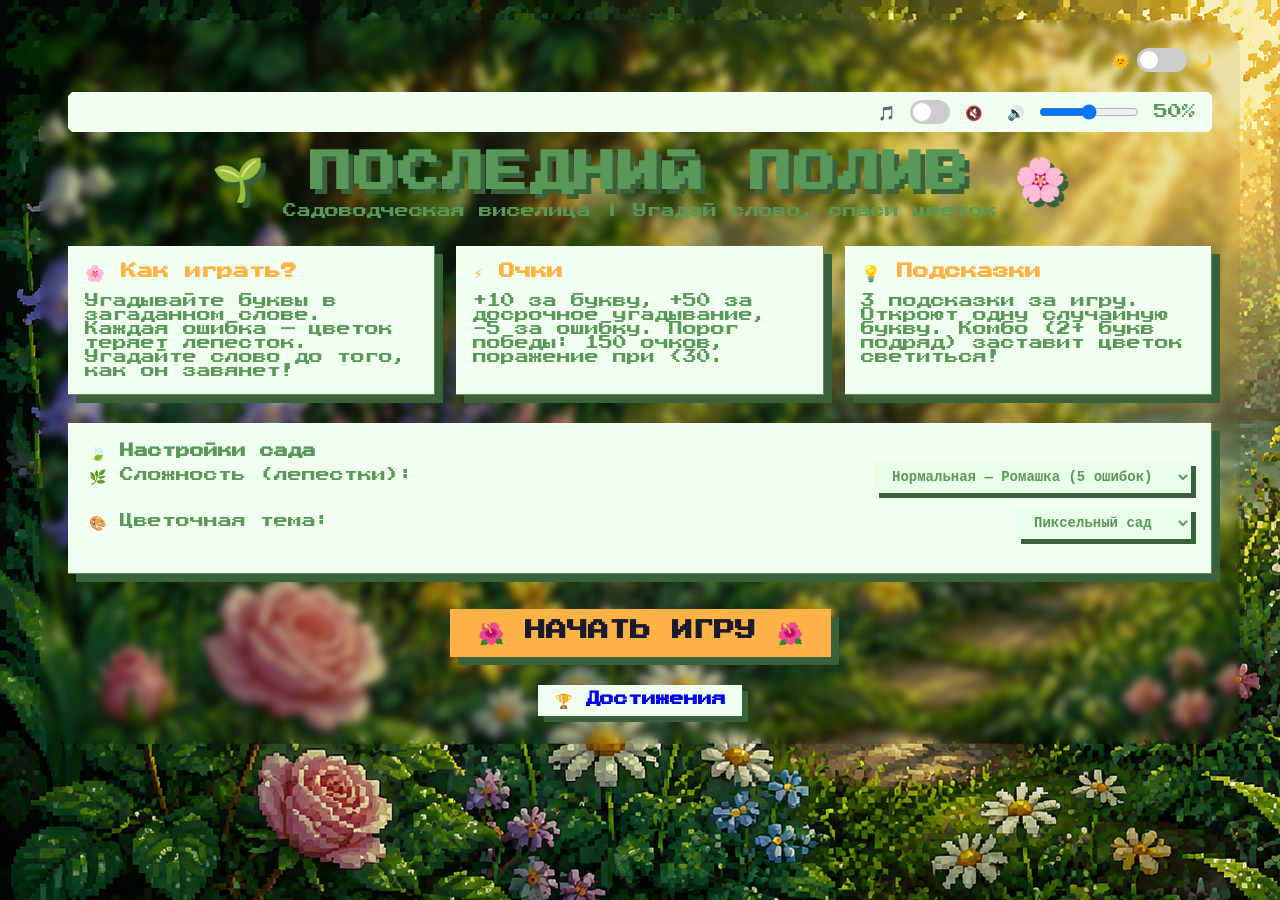
==== index.html @ 34e7ea0e "Add files via upload" ====
<!DOCTYPE html>
<html lang="ru">
<head>
    <meta charset="UTF-8">
    <meta name="viewport" content="width=device-width, initial-scale=1.0, user-scalable=yes">
    <title>Последний полив | Сад слов</title>
    <link href="https://fonts.googleapis.com/css2?family=Press+Start+2P&display=swap" rel="stylesheet">
    <link rel="stylesheet" href="style.css">
</head>
<body>
    <div class="container">
        <div class="theme-switch-wrapper">
            <span>🌞</span>
            <label class="theme-switch">
                <input type="checkbox" id="theme-toggle">
                <span class="slider round"></span>
            </label>
            <span>🌙</span>
        </div>

        <!-- Панель управления музыкой -->
        <div style="display: flex; justify-content: flex-end; align-items: center; gap: 15px; margin-bottom: 20px; padding: 8px 16px; background: var(--card-bg); clip-path: polygon(4px 0, calc(100% - 4px) 0, 100% 4px, 100% calc(100% - 4px), calc(100% - 4px) 100%, 4px 100%, 0 calc(100% - 4px), 0 4px);">
            <span>🎵</span>
            <label class="theme-switch" style="width: 40px;">
                <input type="checkbox" id="music-toggle">
                <span class="slider round"></span>
            </label>
            <span>🔇</span>
            <span style="margin-left: 10px;">🔊</span>
            <input type="range" id="volume-slider" min="0" max="100" value="50" style="width: 100px;">
            <span id="volume-value">50%</span>
        </div>

        <div class="hero">
            <h1>🌱 ПОСЛЕДНИЙ ПОЛИВ 🌸</h1>
            <p>Садоводческая виселица | Угадай слово, спаси цветок</p>
        </div>

        <div class="rules-grid">
            <div class="rule-card">
                <h3>🌸 Как играть?</h3>
                <p>Угадывайте буквы в загаданном слове. Каждая ошибка — цветок теряет лепесток. Угадайте слово до того, как он завянет!</p>
            </div>
            <div class="rule-card">
                <h3>⚡ Очки</h3>
                <p>+10 за букву, +50 за досрочное угадывание, -5 за ошибку. Порог победы: 150 очков, поражение при &lt;30.</p>
            </div>
            <div class="rule-card">
                <h3>💡 Подсказки</h3>
                <p>3 подсказки за игру. Откроют одну случайную букву. Комбо (2+ букв подряд) заставит цветок светиться!</p>
            </div>
        </div>

        <div class="settings-panel">
            <h2>🍃 Настройки сада</h2>
            <div class="setting-row">
                <label>🌿 Сложность (лепестки):</label>
                <select id="difficulty">
                    <option value="easy">Лёгкая — Роза (7 ошибок)</option>
                    <option value="normal" selected>Нормальная — Ромашка (5 ошибок)</option>
                    <option value="hard">Сложная — Колокольчик (3 ошибки)</option>
                </select>
            </div>
            <div class="setting-row">
                <label>🎨 Цветочная тема:</label>
                <select id="visual-theme">
                    <option value="pixel">Пиксельный сад</option>
                    <option value="soft">Мягкий акварель</option>
                </select>
            </div>
        </div>

        <div style="text-align: center;">
            <button id="start-game-btn" class="start-btn">🌺 НАЧАТЬ ИГРУ 🌺</button>
        </div>

        <div class="nav-links">
            <a href="achievements.html" class="nav-link">🏆 Достижения</a>
        </div>
    </div>

    <script src="music.js"></script>
    <script>
        // Инициализация музыки для index.html (start.mp3)
        const music = initPageMusic('start.mp3', 'index_music');
        
        // Для отладки - проверим что музыка создалась
        console.log('Music initialized on index page');
        
        // Сохранение настроек игры и переход
        document.getElementById('start-game-btn').addEventListener('click', () => {
            const difficulty = document.getElementById('difficulty').value;
            const visualTheme = document.getElementById('visual-theme').value;
            localStorage.setItem('gameSettings', JSON.stringify({ difficulty, visualTheme }));
            window.location.href = 'game.html';
        });

        // Тёмная тема
        const toggle = document.getElementById('theme-toggle');
        const currentTheme = localStorage.getItem('theme') || 'light';
        if (currentTheme === 'dark') document.body.classList.add('dark');
        if (currentTheme === 'dark') toggle.checked = true;
        toggle.addEventListener('change', () => {
            if (toggle.checked) {
                document.body.classList.add('dark');
                localStorage.setItem('theme', 'dark');
            } else {
                document.body.classList.remove('dark');
                localStorage.setItem('theme', 'light');
            }
        });
    </script>
</body>
</html>
---- style.css ----
:root {
    --bg-color: #eaffea;
    --card-bg: #f0fff0;
    --text-color: #599859;
    --border-color: #5b8c5a;
    --shadow-color: #3a623a;
    --accent-color: #ffb347;
    --wrong-color: #ff6b6b;
    --correct-color: #befac0;
    --flower-glow: 0 0 15px rgba(255, 180, 70, 0.8);
}

body.dark {
    --bg-color: #1e2a1e;
    --card-bg: #2a3b2a;
    --text-color: #d4e6d4;
    --border-color: #6b8c5a;
    --shadow-color: #0f1f0f;
    --accent-color: #ffaa44;
}

* {
    font-family: 'Press Start 2P', 'Courier New', monospace;
    font-size: 14px;
    box-sizing: border-box;
    margin: 0;
    padding: 0;
}

body {
    background-image: url('background.png');
    color: var(--text-color);
    transition: all 0.3s ease;
    padding: 20px;
    min-height: 100vh;
    image-rendering: pixelated;
    image-rendering: crisp-edges;
}

.normal-text {
    font-family: 'VT323', 'Courier New', monospace;
    font-size: 20px;
}

.container {
    max-width: 1200px;
    margin: 0 auto;
    background: rgba(0,0,0,0.05);
    padding: 2rem;
    border-radius: 32px;
    backdrop-filter: blur(4px);
}

/* ========== ПИКСЕЛЬНЫЕ ОКОШКИ ========== */
.pixel-box, .rule-card, .settings-panel, .flower-area, .stats, .word-mask, .modal, .achievement-card {
    image-rendering: crisp-edges;
    image-rendering: pixelated;
}

/* Пиксельные края с использованием box-shadow техники */
.pixel-border {
    border: none;
    box-shadow: 
        -3px 0 0 0 var(--border-color),
        3px 0 0 0 var(--border-color),
        0 -3px 0 0 var(--border-color),
        0 3px 0 0 var(--border-color),
        -6px -3px 0 0 var(--shadow-color),
        6px -3px 0 0 var(--shadow-color),
        -6px 3px 0 0 var(--shadow-color),
        6px 3px 0 0 var(--shadow-color);
}

/* Карточки правил — тень увеличена */
.rule-card {
    background: var(--card-bg);
    padding: 1.2rem;
    position: relative;
    border: none;
    box-shadow: 
        8px 8px 0 0 var(--shadow-color),
        inset -1px -1px 0 0 var(--border-color),
        inset 1px 1px 0 0 rgba(255,255,255,0.3);
}

.rule-card h3 {
    margin-bottom: 0.8rem;
    color: var(--accent-color);
    font-size: 16px;
}

/* Панель настроек — тень увеличена */
.settings-panel {
    background: var(--card-bg);
    padding: 1.5rem;
    margin: 1.5rem 0;
    border: none;
    box-shadow: 
        8px 8px 0 0 var(--shadow-color),
        inset -1px -1px 0 0 var(--border-color),
        inset 1px 1px 0 0 rgba(255,255,255,0.2);
}

/* Пиксельные кнопки — тень увеличена */
button, .nav-link, .key, select, .start-btn, .hint-btn, #close-modal {
    background: var(--card-bg);
    border: none;
    font-weight: bold;
    cursor: pointer;
    transition: 0.05s linear;
    box-shadow: 6px 6px 0 var(--shadow-color);
    image-rendering: pixelated;
    position: relative;
}

button:active, .nav-link:active, .key:active, .start-btn:active {
    transform: translate(4px, 4px);
    box-shadow: 2px 2px 0 var(--shadow-color);
}

.nav-link {
    text-decoration: none;
    display: inline-block;
    padding: 0.5rem 1.2rem;
}

/* Пиксельная клавиатура */
.keyboard {
    display: grid;
    grid-template-columns: repeat(9, 1fr);
    gap: 6px;
    margin: 1.5rem 0;
}

.key {
    padding: 12px 0;
    text-align: center;
    font-size: 1.2rem;
    background: var(--card-bg);
    box-shadow: 5px 5px 0 var(--shadow-color);
}

.key.used {
    opacity: 0.4;
    text-decoration: line-through;
    pointer-events: none;
}

.key:active {
    transform: translate(3px, 3px);
    box-shadow: 2px 2px 0 var(--shadow-color);
}

/* Статистика — тень увеличена */
.stats {
    display: flex;
    justify-content: space-between;
    margin: 1rem 0;
    font-weight: bold;
    background: var(--card-bg);
    padding: 12px 16px;
    box-shadow: 6px 6px 0 var(--shadow-color);
}

/* Поле со словом — тень увеличена */
.word-mask {
    font-size: 2.2rem;
    letter-spacing: 12px;
    font-family: monospace;
    background: var(--bg-color);
    padding: 0.8rem;
    text-align: center;
    margin: 1rem 0;
    box-shadow: inset 5px 5px 0 var(--shadow-color), inset -2px -2px 0 var(--border-color);
    image-rendering: crisp-edges;
}

/* Область цветка — тень увеличена */
.flower-area {
    background: var(--card-bg);
    padding: 1rem;
    text-align: center;
    position: relative;
    box-shadow: 8px 8px 0 var(--shadow-color);
}

/* Модальное окно — тень увеличена (самая большая) */
.modal {
    position: fixed;
    top: 50%;
    left: 50%;
    transform: translate(-50%, -50%);
    background: var(--card-bg);
    padding: 1.5rem;
    z-index: 1000;
    max-width: 90%;
    text-align: center;
    box-shadow: 12px 12px 0 var(--shadow-color);
    border: none;
}

.modal button {
    margin-top: 16px;
    padding: 8px 16px;
}

.overlay {
    position: fixed;
    top: 0;
    left: 0;
    width: 100%;
    height: 100%;
    background: rgba(0,0,0,0.7);
    z-index: 999;
}

/* Карточки достижений — тень увеличена */
.achievement-card {
    background: var(--card-bg);
    padding: 1.2rem;
    text-align: center;
    transition: 0.2s;
    box-shadow: 8px 8px 0 var(--shadow-color);
}

.achievement-card.locked {
    opacity: 0.5;
    filter: grayscale(0.3);
}

.achievement-icon {
    font-size: 32px;
    margin-bottom: 8px;
    display: block;
}

/* Hero секция */
.hero {
    text-align: center;
    margin-bottom: 2rem;
}

.hero h1 {
    font-size: 3rem;
    text-shadow: 5px 5px 0 var(--shadow-color);
    letter-spacing: 2px;
    image-rendering: crisp-edges;
}

/* Настройки */
.setting-row {
    display: flex;
    justify-content: space-between;
    align-items: center;
    margin-bottom: 1rem;
    flex-wrap: wrap;
    gap: 0.5rem;
}

select, .volume-slider {
    background: var(--bg-color);
    padding: 0.5rem 1rem;
    font-family: 'Courier New', monospace;
    font-weight: bold;
    cursor: pointer;
    color: var(--text-color);
    box-shadow: 5px 5px 0 var(--shadow-color);
}

.start-btn {
    background: var(--accent-color);
    color: #1a1a2e;
    font-size: 1.5rem;
    padding: 0.8rem 2rem;
    margin-top: 1rem;
    box-shadow: 8px 8px 0 var(--shadow-color);
}

.rules-grid {
    display: grid;
    grid-template-columns: repeat(auto-fit, minmax(250px, 1fr));
    gap: 1.5rem;
    margin: 2rem 0;
}

.nav-links {
    display: flex;
    gap: 1rem;
    justify-content: center;
    margin-top: 2rem;
}

/* Цветок */
#flower-emoji {
    font-size: 8rem;
    cursor: pointer;
    transition: 0.2s;
    display: inline-block;
    filter: drop-shadow(5px 5px 0 var(--shadow-color));
}

.glow {
    text-shadow: 0 0 20px gold;
    animation: pulse 0.6s infinite;
}

@keyframes pulse {
    0% { transform: scale(1); opacity: 1; }
    50% { transform: scale(1.08); opacity: 0.9; }
}

/* Адаптив */
@media (max-width: 768px) {
    .container {
        padding: 1rem;
    }
    .hero h1 {
        font-size: 2rem;
    }
    .rules-grid {
        grid-template-columns: 1fr;
    }
    .keyboard {
        grid-template-columns: repeat(7, 1fr);
    }
}

.game-layout {
    display: grid;
    grid-template-columns: 1fr 1.5fr;
    gap: 2rem;
    margin: 1rem 0;
}

@media (max-width: 700px) {
    .game-layout {
        grid-template-columns: 1fr;
    }
}

.achievements-grid {
    display: grid;
    grid-template-columns: repeat(auto-fill, minmax(280px, 1fr));
    gap: 1.5rem;
    margin: 2rem 0;
}

#combo-indicator {
    margin-top: 10px;
    font-size: 12px;
}

.action-buttons {
    display: flex;
    gap: 1rem;
    justify-content: center;
}

.hint-btn {
    background: #ffaa66;
}

.theme-switch-wrapper {
    display: flex;
    align-items: center;
    justify-content: flex-end;
    gap: 8px;
    margin-bottom: 20px;
}

.theme-switch {
    position: relative;
    display: inline-block;
    width: 50px;
    height: 24px;
}

.theme-switch input {
    opacity: 0;
    width: 0;
    height: 0;
}

.slider {
    position: absolute;
    cursor: pointer;
    top: 0;
    left: 0;
    right: 0;
    bottom: 0;
    background-color: #ccc;
    transition: 0.3s;
    border-radius: 24px;
}

.slider:before {
    position: absolute;
    content: "";
    height: 18px;
    width: 18px;
    left: 3px;
    bottom: 3px;
    background-color: white;
    transition: 0.3s;
    border-radius: 50%;
}

input:checked + .slider {
    background-color: var(--accent-color);
}

input:checked + .slider:before {
    transform: translateX(26px);
}
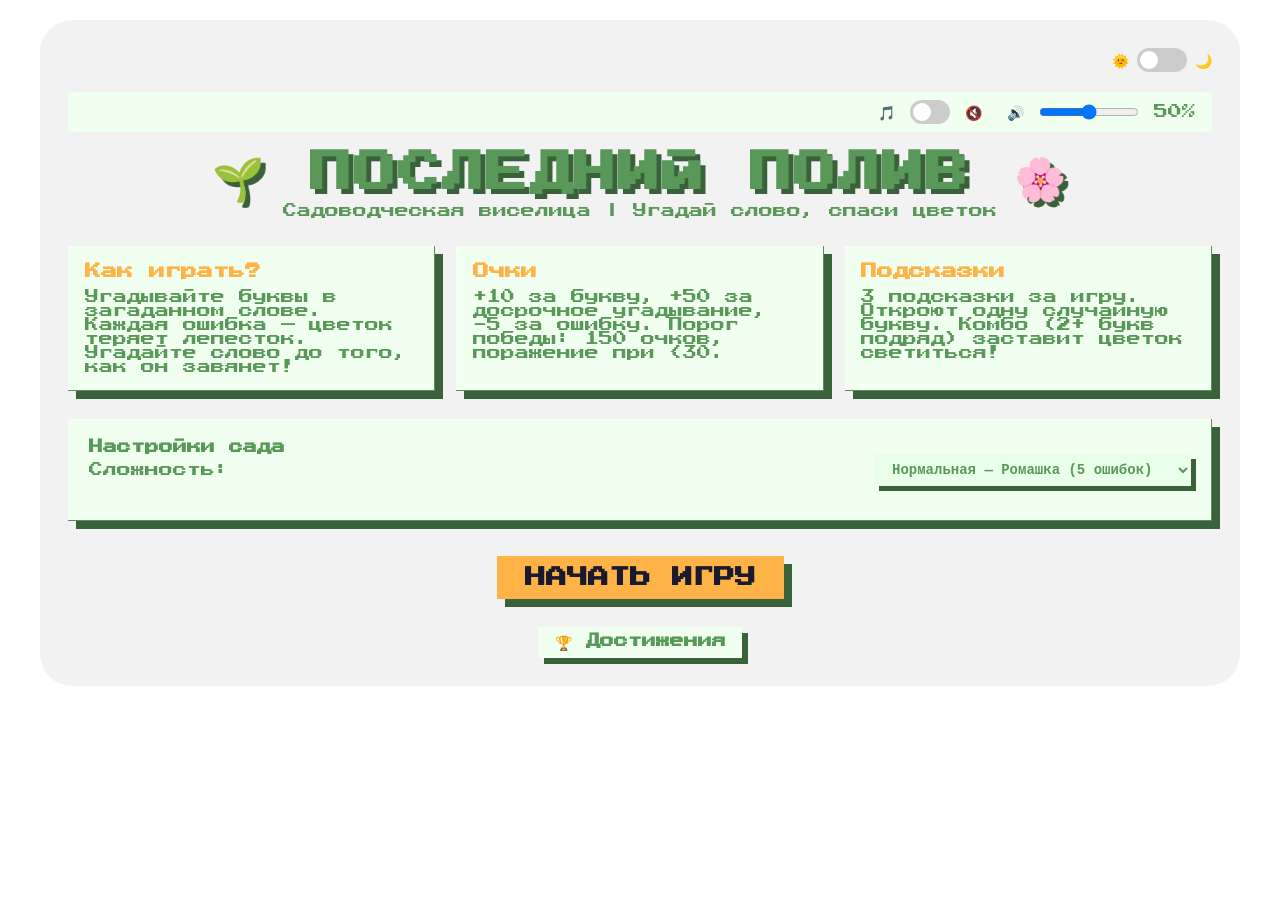
==== commit 75596e31: "Add files via upload -добавлено новое состояние цветка при определенном количестве неправильных букв" ====
--- a/index.html
+++ b/index.html
@@ -17,8 +17,6 @@
             </label>
             <span>🌙</span>
         </div>
-
-        <!-- Панель управления музыкой -->
         <div style="display: flex; justify-content: flex-end; align-items: center; gap: 15px; margin-bottom: 20px; padding: 8px 16px; background: var(--card-bg); clip-path: polygon(4px 0, calc(100% - 4px) 0, 100% 4px, 100% calc(100% - 4px), calc(100% - 4px) 100%, 4px 100%, 0 calc(100% - 4px), 0 4px);">
             <span>🎵</span>
             <label class="theme-switch" style="width: 40px;">
@@ -30,78 +28,115 @@
             <input type="range" id="volume-slider" min="0" max="100" value="50" style="width: 100px;">
             <span id="volume-value">50%</span>
         </div>
-
         <div class="hero">
             <h1>🌱 ПОСЛЕДНИЙ ПОЛИВ 🌸</h1>
             <p>Садоводческая виселица | Угадай слово, спаси цветок</p>
         </div>
-
         <div class="rules-grid">
             <div class="rule-card">
-                <h3>🌸 Как играть?</h3>
+                <h3>Как играть?</h3>
                 <p>Угадывайте буквы в загаданном слове. Каждая ошибка — цветок теряет лепесток. Угадайте слово до того, как он завянет!</p>
             </div>
             <div class="rule-card">
-                <h3>⚡ Очки</h3>
+                <h3>Очки</h3>
                 <p>+10 за букву, +50 за досрочное угадывание, -5 за ошибку. Порог победы: 150 очков, поражение при &lt;30.</p>
             </div>
             <div class="rule-card">
-                <h3>💡 Подсказки</h3>
+                <h3>Подсказки</h3>
                 <p>3 подсказки за игру. Откроют одну случайную букву. Комбо (2+ букв подряд) заставит цветок светиться!</p>
             </div>
         </div>
-
         <div class="settings-panel">
-            <h2>🍃 Настройки сада</h2>
+            <h2>Настройки сада</h2>
             <div class="setting-row">
-                <label>🌿 Сложность (лепестки):</label>
+                <label>Сложность:</label>
                 <select id="difficulty">
                     <option value="easy">Лёгкая — Роза (7 ошибок)</option>
                     <option value="normal" selected>Нормальная — Ромашка (5 ошибок)</option>
                     <option value="hard">Сложная — Колокольчик (3 ошибки)</option>
                 </select>
             </div>
-            <div class="setting-row">
-                <label>🎨 Цветочная тема:</label>
-                <select id="visual-theme">
-                    <option value="pixel">Пиксельный сад</option>
-                    <option value="soft">Мягкий акварель</option>
-                </select>
-            </div>
         </div>
-
         <div style="text-align: center;">
-            <button id="start-game-btn" class="start-btn">🌺 НАЧАТЬ ИГРУ 🌺</button>
+            <button id="start-game-btn" class="start-btn">НАЧАТЬ ИГРУ</button>
         </div>
-
         <div class="nav-links">
             <a href="achievements.html" class="nav-link">🏆 Достижения</a>
         </div>
     </div>
-
-    <script src="music.js"></script>
     <script>
-        // Инициализация музыки для index.html (start.mp3)
-        const music = initPageMusic('start.mp3', 'index_music');
+        const audio = new Audio('audio/start.mp3');
+        audio.loop = true;
         
-        // Для отладки - проверим что музыка создалась
-        console.log('Music initialized on index page');
+        const musicToggle = document.getElementById('music-toggle');
+        const volumeSlider = document.getElementById('volume-slider');
+        const volumeValue = document.getElementById('volume-value');
+        let musicPlaying = localStorage.getItem('index_music_playing') === 'true';
+        let currentVolume = localStorage.getItem('index_music_volume');
         
-        // Сохранение настроек игры и переход
+        if (currentVolume !== null) {
+            audio.volume = currentVolume / 100;
+            volumeSlider.value = currentVolume;
+            volumeValue.textContent = currentVolume + '%';
+        } else {
+            audio.volume = 0.5;
+            volumeSlider.value = 50;
+            volumeValue.textContent = '50%';
+        }
+        
+        musicToggle.checked = musicPlaying;
+        function startMusic() {
+            audio.play().then(() => {
+                musicPlaying = true;
+                localStorage.setItem('index_music_playing', 'true');
+            }).catch(e => {
+                console.log('Не удалось запустить музыку:', e);
+                musicPlaying = false;
+                musicToggle.checked = false;
+                localStorage.setItem('index_music_playing', 'false');
+            });
+        }
+        
+        function stopMusic() {
+            audio.pause();
+            musicPlaying = false;
+            localStorage.setItem('index_music_playing', 'false');
+        }
+        musicToggle.addEventListener('change', function() {
+            if (musicToggle.checked) {
+                startMusic();
+            } else {
+                stopMusic();
+            }
+        });
+        volumeSlider.addEventListener('input', function(e) {
+            const val = parseInt(e.target.value);
+            audio.volume = val / 100;
+            volumeValue.textContent = val + '%';
+            localStorage.setItem('index_music_volume', val);
+        });
+        if (musicPlaying) {
+            const playOnFirstInteraction = function() {
+                if (musicToggle.checked) {
+                    audio.play().catch(e => console.log('Play attempt failed'));
+                }
+                document.removeEventListener('click', playOnFirstInteraction);
+                document.removeEventListener('keydown', playOnFirstInteraction);
+            };
+            document.addEventListener('click', playOnFirstInteraction);
+            document.addEventListener('keydown', playOnFirstInteraction);
+        }
         document.getElementById('start-game-btn').addEventListener('click', () => {
             const difficulty = document.getElementById('difficulty').value;
-            const visualTheme = document.getElementById('visual-theme').value;
-            localStorage.setItem('gameSettings', JSON.stringify({ difficulty, visualTheme }));
+            localStorage.setItem('gameSettings', JSON.stringify({ difficulty }));
             window.location.href = 'game.html';
         });
-
-        // Тёмная тема
-        const toggle = document.getElementById('theme-toggle');
+        const themeToggle = document.getElementById('theme-toggle');
         const currentTheme = localStorage.getItem('theme') || 'light';
         if (currentTheme === 'dark') document.body.classList.add('dark');
-        if (currentTheme === 'dark') toggle.checked = true;
-        toggle.addEventListener('change', () => {
-            if (toggle.checked) {
+        if (currentTheme === 'dark') themeToggle.checked = true;
+        themeToggle.addEventListener('change', () => {
+            if (themeToggle.checked) {
                 document.body.classList.add('dark');
                 localStorage.setItem('theme', 'dark');
             } else {
--- a/style.css
+++ b/style.css
@@ -8,8 +8,8 @@
     --wrong-color: #ff6b6b;
     --correct-color: #befac0;
     --flower-glow: 0 0 15px rgba(255, 180, 70, 0.8);
-}
-
+    --visited-link: #5fd35f;
+}
 body.dark {
     --bg-color: #1e2a1e;
     --card-bg: #2a3b2a;
@@ -17,8 +17,8 @@
     --border-color: #6b8c5a;
     --shadow-color: #0f1f0f;
     --accent-color: #ffaa44;
-}
-
+    --visited-link: #5fd35f;
+}
 * {
     font-family: 'Press Start 2P', 'Courier New', monospace;
     font-size: 14px;
@@ -26,9 +26,8 @@
     margin: 0;
     padding: 0;
 }
-
 body {
-    background-image: url('background.png');
+    background-image: url('images/background.png');
     color: var(--text-color);
     transition: all 0.3s ease;
     padding: 20px;
@@ -36,12 +35,10 @@
     image-rendering: pixelated;
     image-rendering: crisp-edges;
 }
-
 .normal-text {
     font-family: 'VT323', 'Courier New', monospace;
     font-size: 20px;
 }
-
 .container {
     max-width: 1200px;
     margin: 0 auto;
@@ -50,14 +47,10 @@
     border-radius: 32px;
     backdrop-filter: blur(4px);
 }
-
-/* ========== ПИКСЕЛЬНЫЕ ОКОШКИ ========== */
 .pixel-box, .rule-card, .settings-panel, .flower-area, .stats, .word-mask, .modal, .achievement-card {
     image-rendering: crisp-edges;
     image-rendering: pixelated;
 }
-
-/* Пиксельные края с использованием box-shadow техники */
 .pixel-border {
     border: none;
     box-shadow: 
@@ -70,8 +63,6 @@
         -6px 3px 0 0 var(--shadow-color),
         6px 3px 0 0 var(--shadow-color);
 }
-
-/* Карточки правил — тень увеличена */
 .rule-card {
     background: var(--card-bg);
     padding: 1.2rem;
@@ -82,14 +73,11 @@
         inset -1px -1px 0 0 var(--border-color),
         inset 1px 1px 0 0 rgba(255,255,255,0.3);
 }
-
 .rule-card h3 {
     margin-bottom: 0.8rem;
     color: var(--accent-color);
     font-size: 16px;
 }
-
-/* Панель настроек — тень увеличена */
 .settings-panel {
     background: var(--card-bg);
     padding: 1.5rem;
@@ -100,8 +88,6 @@
         inset -1px -1px 0 0 var(--border-color),
         inset 1px 1px 0 0 rgba(255,255,255,0.2);
 }
-
-/* Пиксельные кнопки — тень увеличена */
 button, .nav-link, .key, select, .start-btn, .hint-btn, #close-modal {
     background: var(--card-bg);
     border: none;
@@ -112,26 +98,41 @@
     image-rendering: pixelated;
     position: relative;
 }
-
 button:active, .nav-link:active, .key:active, .start-btn:active {
     transform: translate(4px, 4px);
     box-shadow: 2px 2px 0 var(--shadow-color);
 }
-
 .nav-link {
     text-decoration: none;
     display: inline-block;
     padding: 0.5rem 1.2rem;
-}
-
-/* Пиксельная клавиатура */
+    color: var(--text-color);
+}
+
+/* Стиль для посещённых ссылок */
+.nav-link:visited {
+    color: var(--visited-link);
+}
+
+/* Стиль для всех ссылок в навигации, включая уже посещённые */
+a.nav-link:link {
+    color: var(--text-color);
+}
+
+a.nav-link:visited {
+    color: var(--visited-link);
+}
+
+a.nav-link:hover {
+    color: var(--accent-color);
+}
+
 .keyboard {
     display: grid;
     grid-template-columns: repeat(9, 1fr);
     gap: 6px;
     margin: 1.5rem 0;
 }
-
 .key {
     padding: 12px 0;
     text-align: center;
@@ -139,7 +140,6 @@
     background: var(--card-bg);
     box-shadow: 5px 5px 0 var(--shadow-color);
 }
-
 .key.used {
     opacity: 0.4;
     text-decoration: line-through;
@@ -150,8 +150,6 @@
     transform: translate(3px, 3px);
     box-shadow: 2px 2px 0 var(--shadow-color);
 }
-
-/* Статистика — тень увеличена */
 .stats {
     display: flex;
     justify-content: space-between;
@@ -161,8 +159,6 @@
     padding: 12px 16px;
     box-shadow: 6px 6px 0 var(--shadow-color);
 }
-
-/* Поле со словом — тень увеличена */
 .word-mask {
     font-size: 2.2rem;
     letter-spacing: 12px;
@@ -174,8 +170,6 @@
     box-shadow: inset 5px 5px 0 var(--shadow-color), inset -2px -2px 0 var(--border-color);
     image-rendering: crisp-edges;
 }
-
-/* Область цветка — тень увеличена */
 .flower-area {
     background: var(--card-bg);
     padding: 1rem;
@@ -183,8 +177,6 @@
     position: relative;
     box-shadow: 8px 8px 0 var(--shadow-color);
 }
-
-/* Модальное окно — тень увеличена (самая большая) */
 .modal {
     position: fixed;
     top: 50%;
@@ -198,12 +190,10 @@
     box-shadow: 12px 12px 0 var(--shadow-color);
     border: none;
 }
-
 .modal button {
     margin-top: 16px;
     padding: 8px 16px;
 }
-
 .overlay {
     position: fixed;
     top: 0;
@@ -213,8 +203,6 @@
     background: rgba(0,0,0,0.7);
     z-index: 999;
 }
-
-/* Карточки достижений — тень увеличена */
 .achievement-card {
     background: var(--card-bg);
     padding: 1.2rem;
@@ -222,32 +210,25 @@
     transition: 0.2s;
     box-shadow: 8px 8px 0 var(--shadow-color);
 }
-
 .achievement-card.locked {
     opacity: 0.5;
     filter: grayscale(0.3);
 }
-
 .achievement-icon {
     font-size: 32px;
     margin-bottom: 8px;
     display: block;
 }
-
-/* Hero секция */
 .hero {
     text-align: center;
     margin-bottom: 2rem;
 }
-
 .hero h1 {
     font-size: 3rem;
     text-shadow: 5px 5px 0 var(--shadow-color);
     letter-spacing: 2px;
     image-rendering: crisp-edges;
 }
-
-/* Настройки */
 .setting-row {
     display: flex;
     justify-content: space-between;
@@ -256,7 +237,6 @@
     flex-wrap: wrap;
     gap: 0.5rem;
 }
-
 select, .volume-slider {
     background: var(--bg-color);
     padding: 0.5rem 1rem;
@@ -266,7 +246,6 @@
     color: var(--text-color);
     box-shadow: 5px 5px 0 var(--shadow-color);
 }
-
 .start-btn {
     background: var(--accent-color);
     color: #1a1a2e;
@@ -275,22 +254,18 @@
     margin-top: 1rem;
     box-shadow: 8px 8px 0 var(--shadow-color);
 }
-
 .rules-grid {
     display: grid;
     grid-template-columns: repeat(auto-fit, minmax(250px, 1fr));
     gap: 1.5rem;
     margin: 2rem 0;
 }
-
 .nav-links {
     display: flex;
     gap: 1rem;
     justify-content: center;
     margin-top: 2rem;
 }
-
-/* Цветок */
 #flower-emoji {
     font-size: 8rem;
     cursor: pointer;
@@ -298,18 +273,14 @@
     display: inline-block;
     filter: drop-shadow(5px 5px 0 var(--shadow-color));
 }
-
 .glow {
     text-shadow: 0 0 20px gold;
     animation: pulse 0.6s infinite;
 }
-
 @keyframes pulse {
     0% { transform: scale(1); opacity: 1; }
     50% { transform: scale(1.08); opacity: 0.9; }
 }
-
-/* Адаптив */
 @media (max-width: 768px) {
     .container {
         padding: 1rem;
@@ -324,42 +295,35 @@
         grid-template-columns: repeat(7, 1fr);
     }
 }
-
 .game-layout {
     display: grid;
     grid-template-columns: 1fr 1.5fr;
     gap: 2rem;
     margin: 1rem 0;
 }
-
 @media (max-width: 700px) {
     .game-layout {
         grid-template-columns: 1fr;
     }
 }
-
 .achievements-grid {
     display: grid;
     grid-template-columns: repeat(auto-fill, minmax(280px, 1fr));
     gap: 1.5rem;
     margin: 2rem 0;
 }
-
 #combo-indicator {
     margin-top: 10px;
     font-size: 12px;
 }
-
 .action-buttons {
     display: flex;
     gap: 1rem;
     justify-content: center;
 }
-
 .hint-btn {
     background: #ffaa66;
 }
-
 .theme-switch-wrapper {
     display: flex;
     align-items: center;
@@ -367,20 +331,17 @@
     gap: 8px;
     margin-bottom: 20px;
 }
-
 .theme-switch {
     position: relative;
     display: inline-block;
     width: 50px;
     height: 24px;
 }
-
 .theme-switch input {
     opacity: 0;
     width: 0;
     height: 0;
 }
-
 .slider {
     position: absolute;
     cursor: pointer;
@@ -392,7 +353,6 @@
     transition: 0.3s;
     border-radius: 24px;
 }
-
 .slider:before {
     position: absolute;
     content: "";
@@ -404,11 +364,9 @@
     transition: 0.3s;
     border-radius: 50%;
 }
-
 input:checked + .slider {
     background-color: var(--accent-color);
 }
-
 input:checked + .slider:before {
     transform: translateX(26px);
 }
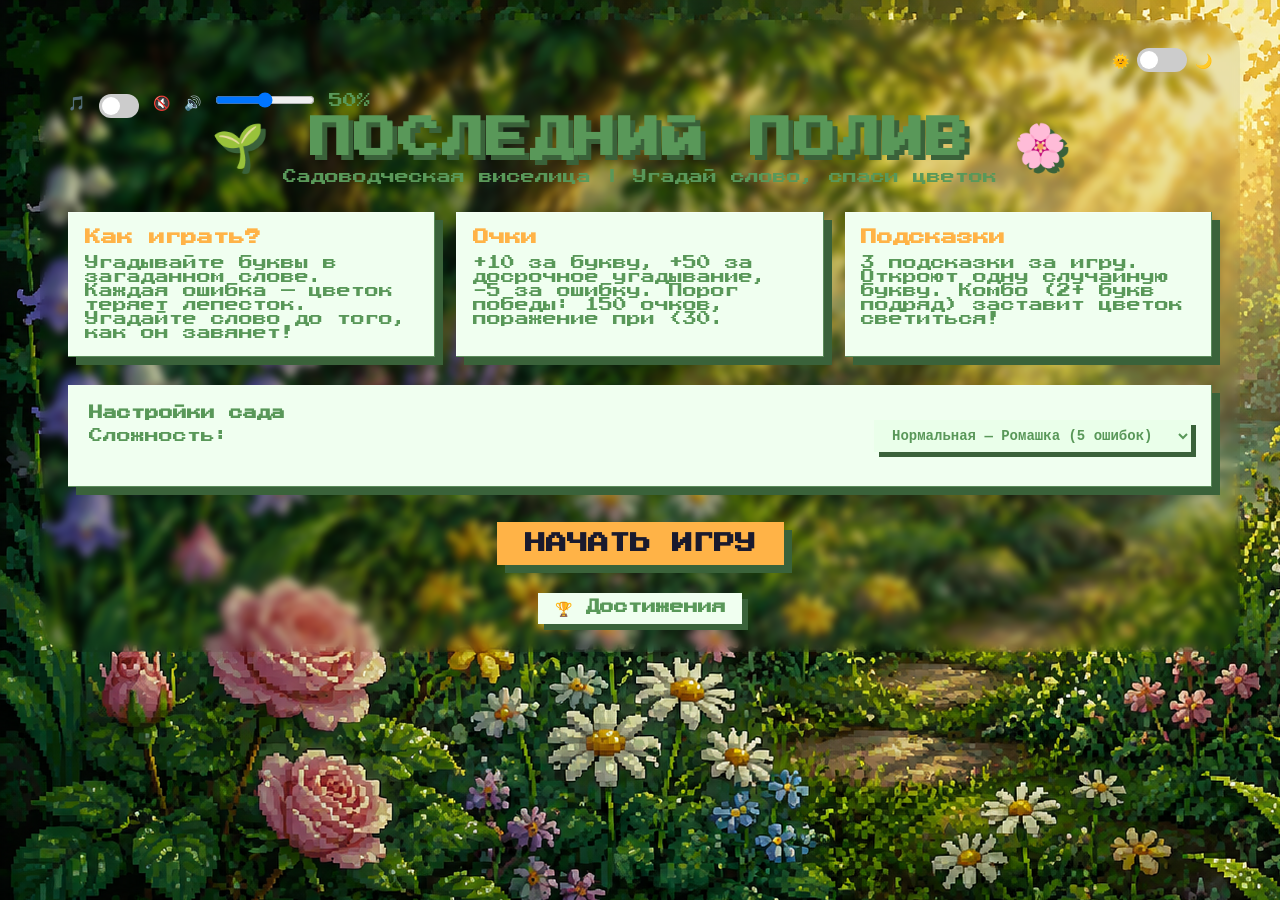
==== commit 05fdd7f2: "Add files via upload -код написан чуть проще -картинки сжаты, чтобы размер проекта не достигал лими" ====
--- a/index.html
+++ b/index.html
@@ -4,6 +4,7 @@
     <meta charset="UTF-8">
     <meta name="viewport" content="width=device-width, initial-scale=1.0, user-scalable=yes">
     <title>Последний полив | Сад слов</title>
+    <script src="js/index.js" defer></script>
     <link href="https://fonts.googleapis.com/css2?family=Press+Start+2P&display=swap" rel="stylesheet">
     <link rel="stylesheet" href="style.css">
 </head>
@@ -17,16 +18,18 @@
             </label>
             <span>🌙</span>
         </div>
-        <div style="display: flex; justify-content: flex-end; align-items: center; gap: 15px; margin-bottom: 20px; padding: 8px 16px; background: var(--card-bg); clip-path: polygon(4px 0, calc(100% - 4px) 0, 100% 4px, 100% calc(100% - 4px), calc(100% - 4px) 100%, 4px 100%, 0 calc(100% - 4px), 0 4px);">
-            <span>🎵</span>
-            <label class="theme-switch" style="width: 40px;">
-                <input type="checkbox" id="music-toggle">
-                <span class="slider round"></span>
-            </label>
-            <span>🔇</span>
-            <span style="margin-left: 10px;">🔊</span>
-            <input type="range" id="volume-slider" min="0" max="100" value="50" style="width: 100px;">
-            <span id="volume-value">50%</span>
+        <div class="music-controls">
+            <div class="music-controls-inner">
+                <span>🎵</span>
+                <label class="theme-switch" style="width: 40px;">
+                    <input type="checkbox" id="music-toggle">
+                    <span class="slider round"></span>
+                </label>
+                <span>🔇</span>
+                <span>🔊</span>
+                <input type="range" id="volume-slider" min="0" max="100" value="50" style="width: 100px;">
+                <span id="volume-value">50%</span>
+            </div>
         </div>
         <div class="hero">
             <h1>🌱 ПОСЛЕДНИЙ ПОЛИВ 🌸</h1>
@@ -64,86 +67,5 @@
             <a href="achievements.html" class="nav-link">🏆 Достижения</a>
         </div>
     </div>
-    <script>
-        const audio = new Audio('audio/start.mp3');
-        audio.loop = true;
-        
-        const musicToggle = document.getElementById('music-toggle');
-        const volumeSlider = document.getElementById('volume-slider');
-        const volumeValue = document.getElementById('volume-value');
-        let musicPlaying = localStorage.getItem('index_music_playing') === 'true';
-        let currentVolume = localStorage.getItem('index_music_volume');
-        
-        if (currentVolume !== null) {
-            audio.volume = currentVolume / 100;
-            volumeSlider.value = currentVolume;
-            volumeValue.textContent = currentVolume + '%';
-        } else {
-            audio.volume = 0.5;
-            volumeSlider.value = 50;
-            volumeValue.textContent = '50%';
-        }
-        
-        musicToggle.checked = musicPlaying;
-        function startMusic() {
-            audio.play().then(() => {
-                musicPlaying = true;
-                localStorage.setItem('index_music_playing', 'true');
-            }).catch(e => {
-                console.log('Не удалось запустить музыку:', e);
-                musicPlaying = false;
-                musicToggle.checked = false;
-                localStorage.setItem('index_music_playing', 'false');
-            });
-        }
-        
-        function stopMusic() {
-            audio.pause();
-            musicPlaying = false;
-            localStorage.setItem('index_music_playing', 'false');
-        }
-        musicToggle.addEventListener('change', function() {
-            if (musicToggle.checked) {
-                startMusic();
-            } else {
-                stopMusic();
-            }
-        });
-        volumeSlider.addEventListener('input', function(e) {
-            const val = parseInt(e.target.value);
-            audio.volume = val / 100;
-            volumeValue.textContent = val + '%';
-            localStorage.setItem('index_music_volume', val);
-        });
-        if (musicPlaying) {
-            const playOnFirstInteraction = function() {
-                if (musicToggle.checked) {
-                    audio.play().catch(e => console.log('Play attempt failed'));
-                }
-                document.removeEventListener('click', playOnFirstInteraction);
-                document.removeEventListener('keydown', playOnFirstInteraction);
-            };
-            document.addEventListener('click', playOnFirstInteraction);
-            document.addEventListener('keydown', playOnFirstInteraction);
-        }
-        document.getElementById('start-game-btn').addEventListener('click', () => {
-            const difficulty = document.getElementById('difficulty').value;
-            localStorage.setItem('gameSettings', JSON.stringify({ difficulty }));
-            window.location.href = 'game.html';
-        });
-        const themeToggle = document.getElementById('theme-toggle');
-        const currentTheme = localStorage.getItem('theme') || 'light';
-        if (currentTheme === 'dark') document.body.classList.add('dark');
-        if (currentTheme === 'dark') themeToggle.checked = true;
-        themeToggle.addEventListener('change', () => {
-            if (themeToggle.checked) {
-                document.body.classList.add('dark');
-                localStorage.setItem('theme', 'dark');
-            } else {
-                document.body.classList.remove('dark');
-                localStorage.setItem('theme', 'light');
-            }
-        });
-    </script>
 </body>
 </html>
--- a/style.css
+++ b/style.css
@@ -108,25 +108,18 @@
     padding: 0.5rem 1.2rem;
     color: var(--text-color);
 }
-
-/* Стиль для посещённых ссылок */
 .nav-link:visited {
     color: var(--visited-link);
 }
-
-/* Стиль для всех ссылок в навигации, включая уже посещённые */
 a.nav-link:link {
     color: var(--text-color);
 }
-
 a.nav-link:visited {
     color: var(--visited-link);
 }
-
 a.nav-link:hover {
     color: var(--accent-color);
 }
-
 .keyboard {
     display: grid;
     grid-template-columns: repeat(9, 1fr);
@@ -145,7 +138,6 @@
     text-decoration: line-through;
     pointer-events: none;
 }
-
 .key:active {
     transform: translate(3px, 3px);
     box-shadow: 2px 2px 0 var(--shadow-color);
@@ -369,4 +361,163 @@
 }
 input:checked + .slider:before {
     transform: translateX(26px);
+}
+.flower-area {
+    background-image: url('images/background-game.png');
+    background-size: cover;
+    background-position: center;
+    background-repeat: no-repeat;
+    position: relative;
+    min-height: 400px;
+    display: flex;
+    flex-direction: column;
+    align-items: center;
+    justify-content: center;
+    overflow: hidden;
+}
+.flower-image {
+    width: 80%;
+    max-width: 280px;
+    height: auto;
+    object-fit: contain;
+    display: block;
+    margin: 0 auto;
+    transition: all 0.2s ease;
+    image-rendering: pixelated;
+    image-rendering: crisp-edges;
+    filter: drop-shadow(5px 5px 0 var(--shadow-color));
+    position: relative;
+    z-index: 2;
+}
+.flower-image.glow {
+    animation: pulse 0.6s infinite;
+    filter: drop-shadow(0 0 15px gold) drop-shadow(5px 5px 0 var(--shadow-color));
+}
+#flower-emoji {
+    display: none;
+}
+.flower-image-container {
+    position: relative;
+    display: flex;
+    justify-content: center;
+    align-items: center;
+    width: 100%;
+    margin-bottom: 20px;
+}
+#petals-count {
+    background: var(--card-bg);
+    padding: 8px 16px;
+    margin-top: 10px;
+    font-weight: bold;
+    box-shadow: 5px 5px 0 var(--shadow-color);
+    display: inline-block;
+    position: relative;
+    z-index: 2;
+}
+#combo-indicator {
+    margin-top: 10px;
+    font-weight: bold;
+    color: var(--accent-color);
+    text-shadow: 2px 2px 0 var(--shadow-color);
+    position: relative;
+    z-index: 2;
+}
+.hint-btn {
+    margin-top: 15px;
+    position: relative;
+    z-index: 2;
+}
+.falling-petal {
+    position: absolute;
+    width: 80px;
+    height: 80px;
+    pointer-events: none;
+    z-index: 10;
+    animation: fallAndFade 2s ease-out forwards;
+}
+@keyframes fallAndFade {
+    0% {
+        transform: translateY(0) rotate(0deg);
+        opacity: 1;
+    }
+    100% {
+        transform: translateY(350px) rotate(200deg);
+        opacity: 0;
+    }
+}
+.word-description {
+    background: var(--card-bg);
+    padding: 12px 20px;
+    margin-bottom: 20px;
+    text-align: center;
+    font-size: 0.85rem;
+    line-height: 1.6;
+    box-shadow: 6px 6px 0 var(--shadow-color);
+    font-family: 'VT323', 'Courier New', monospace;
+    font-size: 1.1rem;
+}
+.word-description i {
+    color: var(--accent-color);
+}
+.fact-btn {
+    background: #66bb66;
+    color: white;
+    margin-top: 10px;
+}
+.fact-btn:active {
+    transform: translate(4px, 4px);
+    box-shadow: 2px 2px 0 var(--shadow-color);
+}
+.fact-btn-hidden {
+    display: none;
+}
+.game-toast {
+    position: fixed;
+    bottom: 30px;
+    left: 50%;
+    transform: translateX(-50%) translateY(100px);
+    background: var(--card-bg);
+    color: var(--text-color);
+    padding: 12px 24px;
+    border-radius: 8px;
+    font-size: 14px;
+    font-family: 'Press Start 2P', monospace;
+    z-index: 1000;
+    box-shadow: 6px 6px 0 var(--shadow-color);
+    opacity: 0;
+    transition: all 0.3s ease;
+    pointer-events: none;
+    max-width: 90%;
+    text-align: center;
+    white-space: nowrap;
+}
+@media (max-width: 600px) {
+    .game-toast {
+        white-space: normal;
+        font-size: 10px;
+        padding: 10px 16px;
+    }
+}
+.game-toast.show {
+    transform: translateX(-50%) translateY(0);
+    opacity: 1;
+}
+.game-toast.win {
+    border-left: 4px solid #4caf50;
+    color: #4caf50;
+}
+.game-toast.lose {
+    border-left: 4px solid #f44336;
+    color: #f44336;
+}
+.game-toast.fact {
+    border-left: 4px solid #ffb347;
+    color: #ffb347;
+}
+.game-toast.error {
+    border-left: 4px solid #ff6b6b;
+    color: #ff6b6b;
+}
+.game-toast.info {
+    border-left: 4px solid #66bb66;
 }
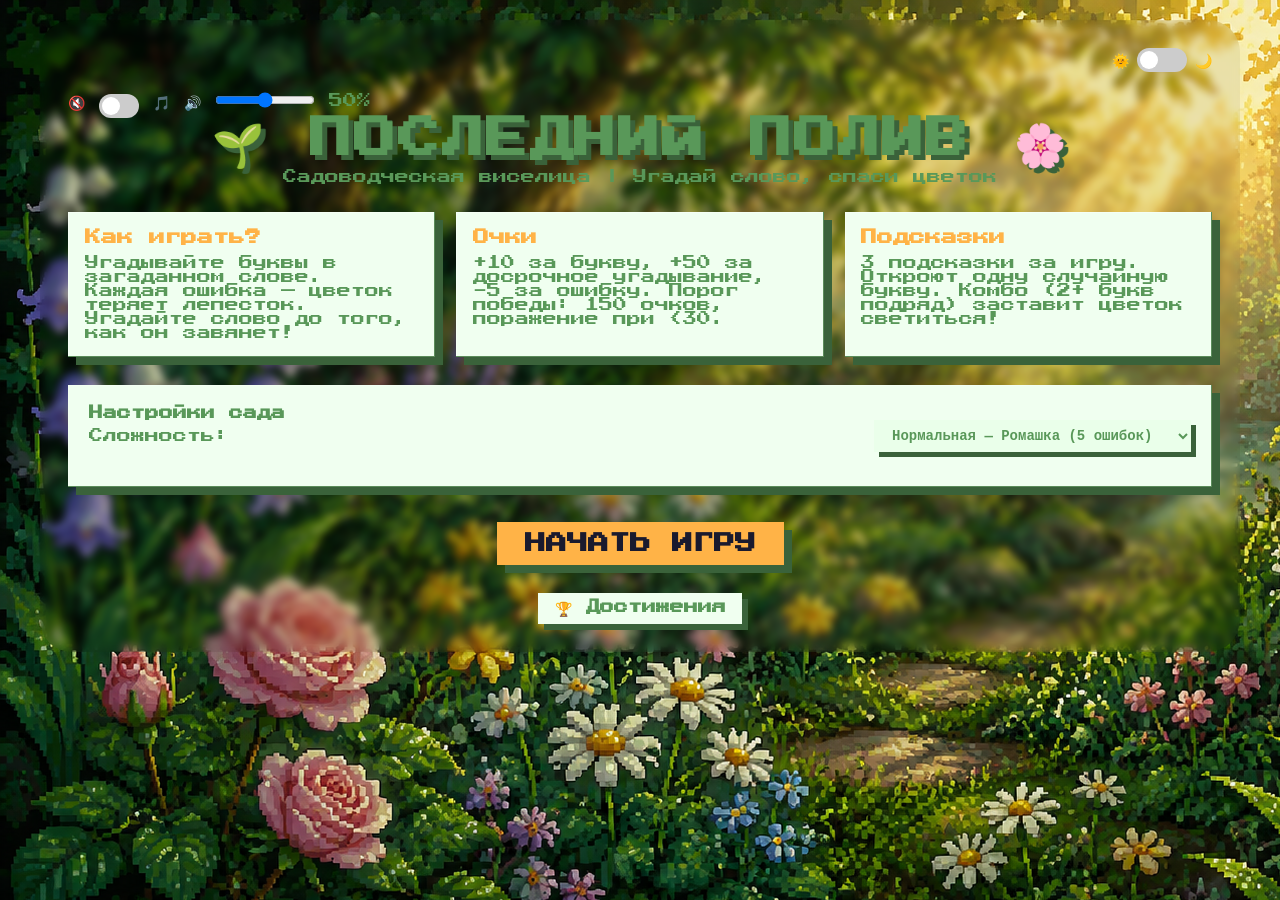
==== commit bc585915: "Update index.html" ====
--- a/index.html
+++ b/index.html
@@ -20,12 +20,12 @@
         </div>
         <div class="music-controls">
             <div class="music-controls-inner">
-                <span>🎵</span>
+                <span>🔇</span>
                 <label class="theme-switch" style="width: 40px;">
                     <input type="checkbox" id="music-toggle">
                     <span class="slider round"></span>
                 </label>
-                <span>🔇</span>
+                <span>🎵</span>
                 <span>🔊</span>
                 <input type="range" id="volume-slider" min="0" max="100" value="50" style="width: 100px;">
                 <span id="volume-value">50%</span>
@@ -68,4 +68,4 @@
         </div>
     </div>
 </body>
-</html>+</html>
